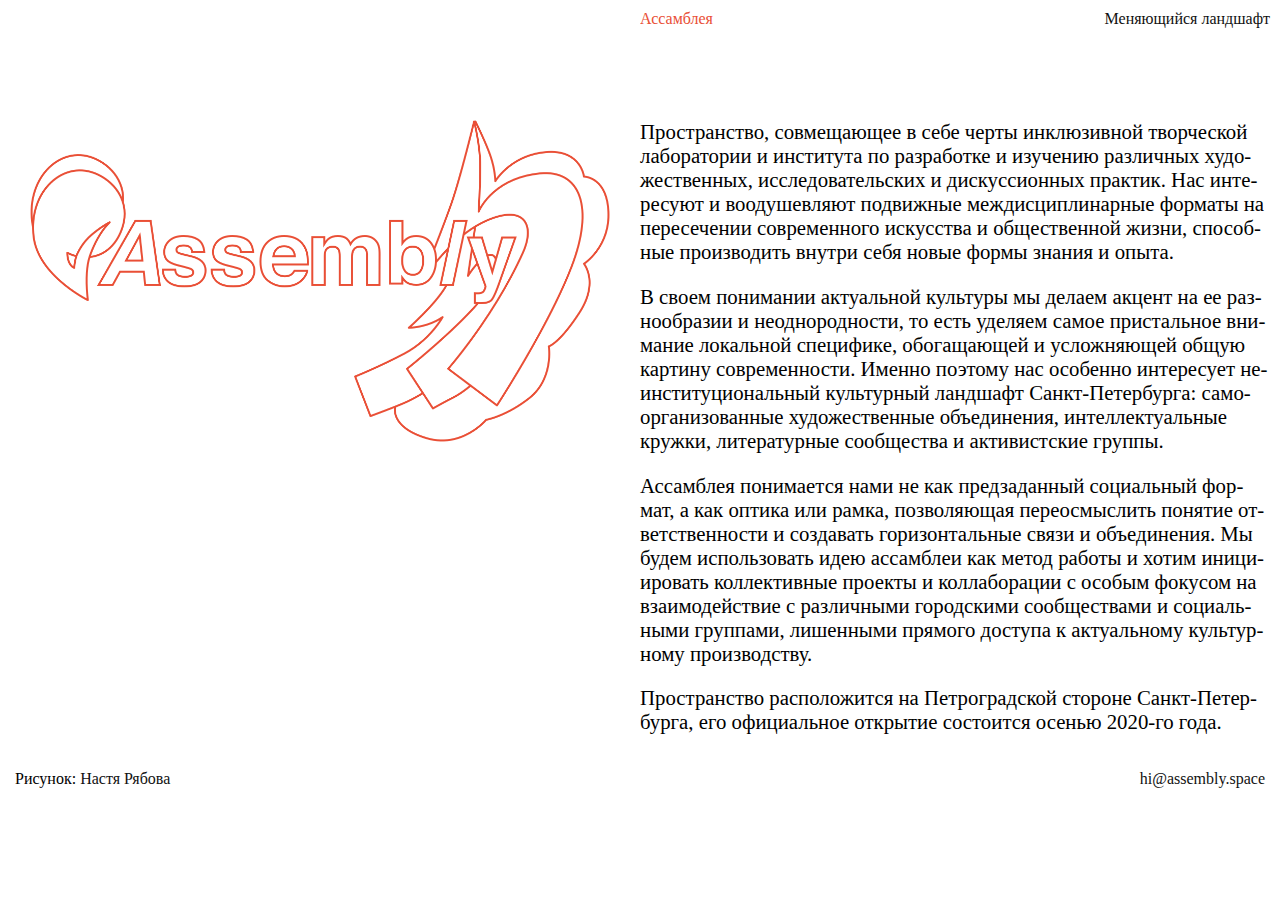
==== index.html @ a58f7cdd "design" ====
<html lang="ru">
<head>
  <title>Ассамблея</title>
  <meta name="description" content="Пространство, совмещающее в себе черты инклюзивной творческой лаборатории и института по разработке и изучению различных художественных, исследовательских и дискуссионных практик.">
  <meta property="og:title" content="Ассамблея">
  <meta property="og:url" content="https://assembly.space/">
  <meta property="og:image" content="/social.png">
  <meta property="og:image:width" content="809">
  <meta property="og:image:height" content="509">
  <meta property="og:description" content="Пространство, совмещающее в себе черты инклюзивной творческой лаборатории и института по разработке и изучению различных художественных, исследовательских и дискуссионных практик.">
  <meta name="twitter:title" content="Ассамблея">
  <meta name="twitter:url" content="https://assembly.space/">
  <meta name="twitter:image" content="/social.png">
  <meta name="twitter:image:width" content="809">
  <meta name="twitter:image:height" content="509">
  <meta name="twitter:description" content="Пространство, совмещающее в себе черты инклюзивной творческой лаборатории и института по разработке и изучению различных художественных, исследовательских и дискуссионных практик.">
  <link rel="image_src" href="/logo.png">
  <link rel="canonical" href="https://assembly.space/"><meta name="csrf-param" content="authenticity_token">
  <meta http-equiv="Content-Type" content="text/html;charset=UTF-8">
  <meta content="width=device-width, initial-scale=1.0, user-scalable=0, minimum-scale=1.0, maximum-scale=1.0" name="viewport">
  <meta http-equiv="X-UA-Compatible" content="IE=edge">
  <link rel="shortcut icon" href="/fav.ico">
  <meta name="twitter:card" content="summary_large_image">
  <meta name="twitter:site" content="@orpk">
  <meta property="og:type" content="website">
  <meta property="og:site_name" content="Ассамблея">
  <meta property="og:locale" content="ru_RU">
  <meta name="referrer" content="origin">
  <link rel="stylesheet" media="all" href="/index.css">
</head>
<body>
  <div class="layout">
    <div class="logo">
      <a href="/"><img src="/logo.png"/></a>
    </div>
    <nav class="menu">
      <span>Ассамблея</span>
      <a href="/landscape">Меняющийся ландшафт</a>
    </nav>
    <div class="content">
      <p>Пространство, совмещающее в себе черты инклюзивной творческой лаборатории и института по разработке и изучению различных художественных, исследовательских и дискуссионных практик. Нас интересуют и воодушевляют подвижные междисциплинарные форматы на пересечении современного искусства и общественной жизни, способные производить внутри себя новые формы знания и опыта.</p>
      <p>В своем понимании актуальной культуры мы делаем акцент на ее разнообразии и неоднородности, то есть уделяем самое пристальное внимание локальной специфике, обогащающей и усложняющей общую картину современности. Именно поэтому нас особенно интересует неинституциональный культурный ландшафт Санкт-Петербурга: самоорганизованные художественные объединения, интеллектуальные кружки, литературные сообщества и активистские группы.</p>
      <p>Ассамблея понимается нами не как предзаданный социальный формат, а как оптика или рамка, позволяющая переосмыслить понятие ответственности и создавать горизонтальные связи и объединения. Мы будем использовать идею ассамблеи как метод работы и хотим инициировать коллективные проекты и коллаборации c особым фокусом на взаимодействие с различными городскими сообществами и социальными группами, лишенными прямого доступа к актуальному культурному производству.</p>
      <p>Пространство расположится на Петроградской стороне Санкт-Петербурга, его официальное открытие состоится осенью 2020-го года.</p>
    </div>
  </div>
  <footer>
    <span>Рисунок: <a href="http://nastyaryabova.com" target="_blank">Настя Рябова</a></span>
    <a href="mailto:hi@assembly.space">hi@assembly.space</a>
  </footer>
</body>
---- index.css ----
* {
  box-sizing: border-box;
}

html, body {
  width: 100%;
  margin: 0;
  padding: 0;
  font-size: 16px;
}

body {
	display: -webkit-box;
  display: -ms-flexbox;
  display: flex;
  -webkit-box-orient: vertical;
  -webkit-box-direction: normal;
  -ms-flex-direction: column;
  flex-direction: column;

	text-rendering: optimizeLegibility;
  -webkit-overflow-scrolling: touch;
  -webkit-font-smoothing: antialiased;
}

a {
  color: #111;
  text-decoration: none;
}

a:hover, a:active, a:focus {
  outline: 0;
}

p {
	-webkit-hyphens: auto;
  -ms-hyphens: auto;
  hyphens: auto;
}

p a {
	text-decoration: underline;
}

.event-link {
	margin-top: 2rem;
	text-align: center;
}

img {
	display: block;
	width: 100%;
}

.layout {
	padding: 10px;
	width: 100%;
}

.content {
	font-size: 1.3rem;
}

.logo {
	margin: auto;
	margin-bottom: 80px;
	margin-top: 90px;
}

.menu {
	display: -webkit-box;
  display: -ms-flexbox;
  display: flex;
  -ms-flex-wrap: wrap;
  flex-wrap: wrap;
  -webkit-flex-wrap: wrap;
  -ms-flex-pack: distribute;
  justify-content: space-between;

  position: fixed;
	top: 0; left: 0; right: 0;

	background: white;
  width: 100%;
	margin-bottom: 40px;
}

.menu span {
	color: #E94F36;
}

a:hover {
	color: #E94F36;
}

.menu a,
.menu span {
	padding: 10px;
}

p {
	margin-top: 0;
}

footer {
	display: -webkit-box;
  display: -ms-flexbox;
  display: flex;
  -ms-flex-wrap: wrap;
  flex-wrap: wrap;
  -webkit-flex-wrap: wrap;
  -ms-flex-pack: distribute;
  justify-content: space-between;

	padding: 10px;
}

footer > span,
footer > a {
	width: 100%;
	text-align: center;
	padding: 5px;
}

footer a {
	order: 1;
}

footer span {
	order: 2;
	padding-bottom: 0;
}

.events {
	margin-top: 80px;
	margin-bottom: 80px;
}

.event {
	padding: 1rem;
	border: 1px solid #111;
	margin-bottom: 1rem;
}

.event-title {
	text-align: center;
}

.event-date {
	text-align: center;
	margin-bottom: 2rem;
}

.event p:last-child {
	margin-bottom: 0;
}


@media only screen and (min-width: 800px) {
	.layout {
	  -webkit-box-flex: 1;
    -ms-flex: 1 0 auto;
    flex: 1 0 auto;
	}

	.menu {
		left: 50%;
		width: 50%;
		padding-right: 10px;
	}

	.menu a,
	.menu span {
		padding: 10px 0;
	}

	.content {
		padding-left: 50%;
		padding-top: 120px;
	}

	footer > span,
	footer > a {
		text-align: center;
		width: auto;
	}

	footer {
		flex-shrink: 0;
	}

	footer a {
		order: 2;
	}

	footer span {
		order: 1;
	}

	.logo {
		position: fixed;
		top: 120px;
		margin: 0;
		left: 0; width: 50%;
		padding: 0 30px;
	}

	.logo img {
		margin: auto;
		max-width: 600px;
	}

	p {
		padding-right: 10px;
	}

	.layout {
		padding: 0;
	}

	.events {
		margin-bottom: 120px;
		padding-right: 10px;
	}

	.event {
		margin-bottom: 1.5rem;
	}
}
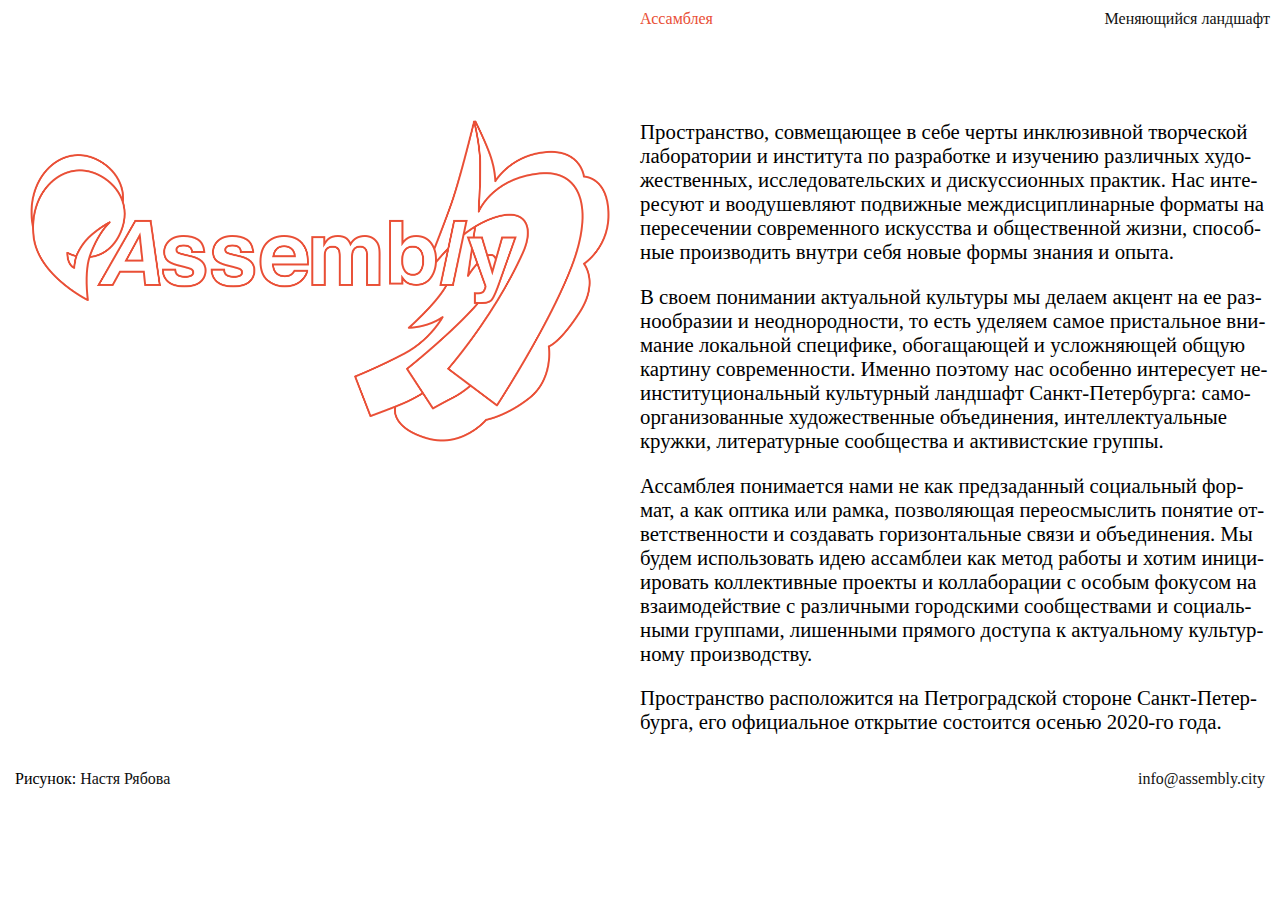
==== commit 805b28eb: "das" ====
--- a/index.html
+++ b/index.html
@@ -46,6 +46,6 @@
   </div>
   <footer>
     <span>Рисунок: <a href="http://nastyaryabova.com" target="_blank">Настя Рябова</a></span>
-    <a href="mailto:hi@assembly.space">hi@assembly.space</a>
+    <a href="mailto:info@assembly.city">info@assembly.city</a>
   </footer>
 </body>
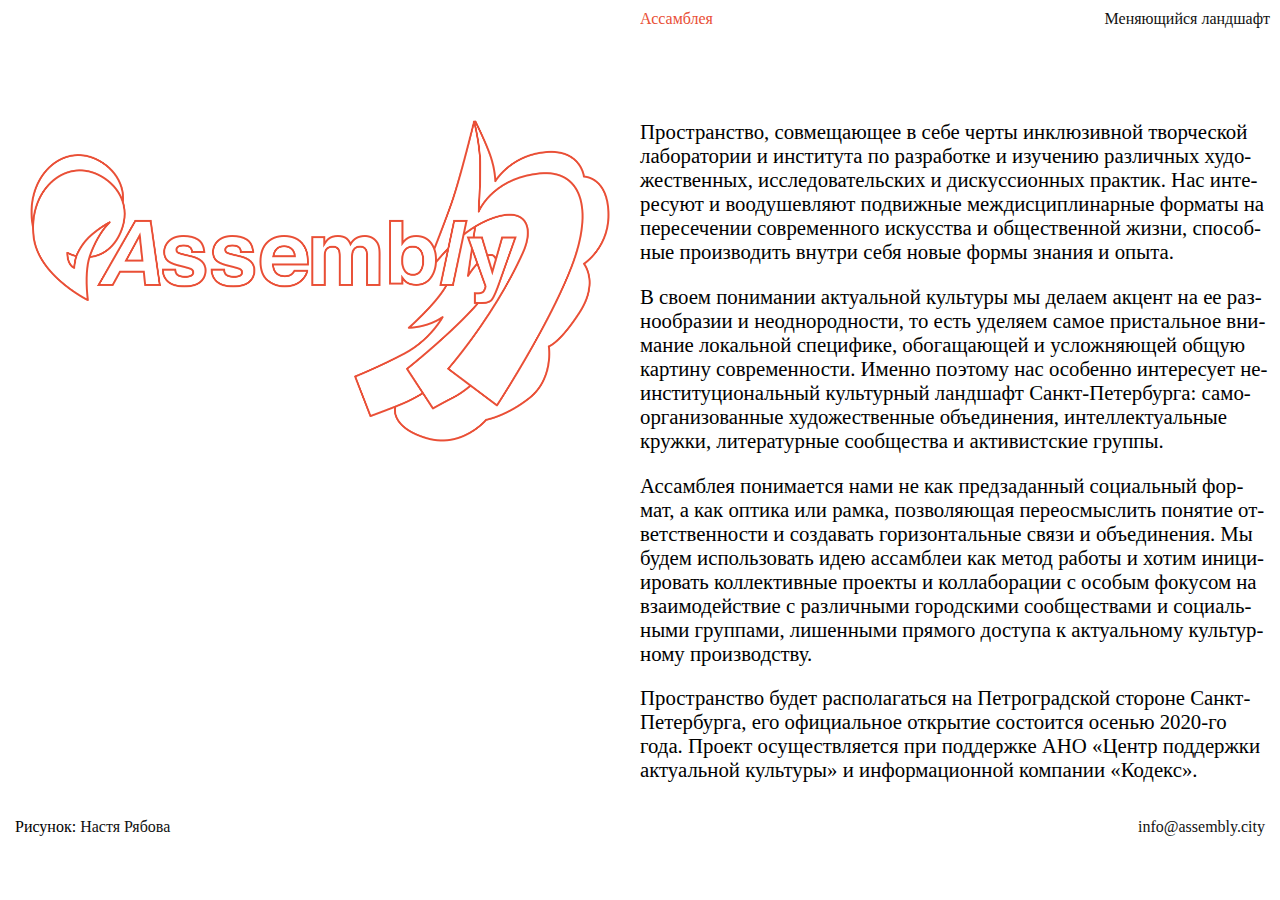
==== commit 806095c3: "d" ====
--- a/index.html
+++ b/index.html
@@ -41,7 +41,7 @@
       <p>Пространство, совмещающее в себе черты инклюзивной творческой лаборатории и института по разработке и изучению различных художественных, исследовательских и дискуссионных практик. Нас интересуют и воодушевляют подвижные междисциплинарные форматы на пересечении современного искусства и общественной жизни, способные производить внутри себя новые формы знания и опыта.</p>
       <p>В своем понимании актуальной культуры мы делаем акцент на ее разнообразии и неоднородности, то есть уделяем самое пристальное внимание локальной специфике, обогащающей и усложняющей общую картину современности. Именно поэтому нас особенно интересует неинституциональный культурный ландшафт Санкт-Петербурга: самоорганизованные художественные объединения, интеллектуальные кружки, литературные сообщества и активистские группы.</p>
       <p>Ассамблея понимается нами не как предзаданный социальный формат, а как оптика или рамка, позволяющая переосмыслить понятие ответственности и создавать горизонтальные связи и объединения. Мы будем использовать идею ассамблеи как метод работы и хотим инициировать коллективные проекты и коллаборации c особым фокусом на взаимодействие с различными городскими сообществами и социальными группами, лишенными прямого доступа к актуальному культурному производству.</p>
-      <p>Пространство расположится на Петроградской стороне Санкт-Петербурга, его официальное открытие состоится осенью 2020-го года.</p>
+      <p>Пространство будет располагаться на Петроградской стороне Санкт-Петербурга, его официальное открытие состоится осенью 2020-го года. Проект осуществляется при поддержке АНО «Центр поддержки актуальной культуры» и информационной компании «Кодекс».</p>
     </div>
   </div>
   <footer>
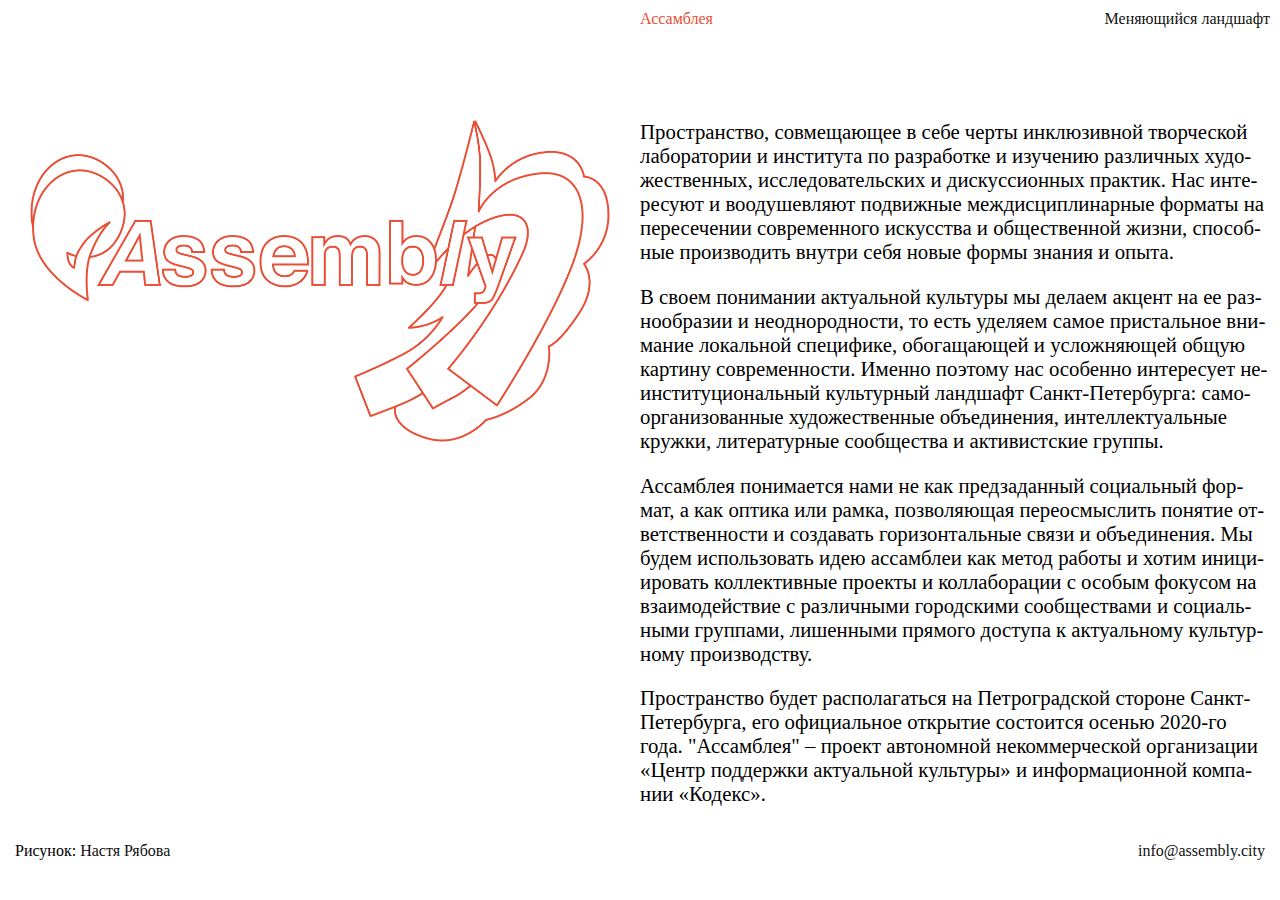
==== commit e8cf5ef2: "Update index.html" ====
--- a/index.html
+++ b/index.html
@@ -41,7 +41,7 @@
       <p>Пространство, совмещающее в себе черты инклюзивной творческой лаборатории и института по разработке и изучению различных художественных, исследовательских и дискуссионных практик. Нас интересуют и воодушевляют подвижные междисциплинарные форматы на пересечении современного искусства и общественной жизни, способные производить внутри себя новые формы знания и опыта.</p>
       <p>В своем понимании актуальной культуры мы делаем акцент на ее разнообразии и неоднородности, то есть уделяем самое пристальное внимание локальной специфике, обогащающей и усложняющей общую картину современности. Именно поэтому нас особенно интересует неинституциональный культурный ландшафт Санкт-Петербурга: самоорганизованные художественные объединения, интеллектуальные кружки, литературные сообщества и активистские группы.</p>
       <p>Ассамблея понимается нами не как предзаданный социальный формат, а как оптика или рамка, позволяющая переосмыслить понятие ответственности и создавать горизонтальные связи и объединения. Мы будем использовать идею ассамблеи как метод работы и хотим инициировать коллективные проекты и коллаборации c особым фокусом на взаимодействие с различными городскими сообществами и социальными группами, лишенными прямого доступа к актуальному культурному производству.</p>
-      <p>Пространство будет располагаться на Петроградской стороне Санкт-Петербурга, его официальное открытие состоится осенью 2020-го года. Проект осуществляется при поддержке АНО «Центр поддержки актуальной культуры» и информационной компании «Кодекс».</p>
+      <p>Пространство будет располагаться на Петроградской стороне Санкт-Петербурга, его официальное открытие состоится осенью 2020-го года. "Ассамблея" – проект автономной некоммерческой организации «Центр поддержки актуальной культуры» и информационной компании «Кодекс».</p>
     </div>
   </div>
   <footer>
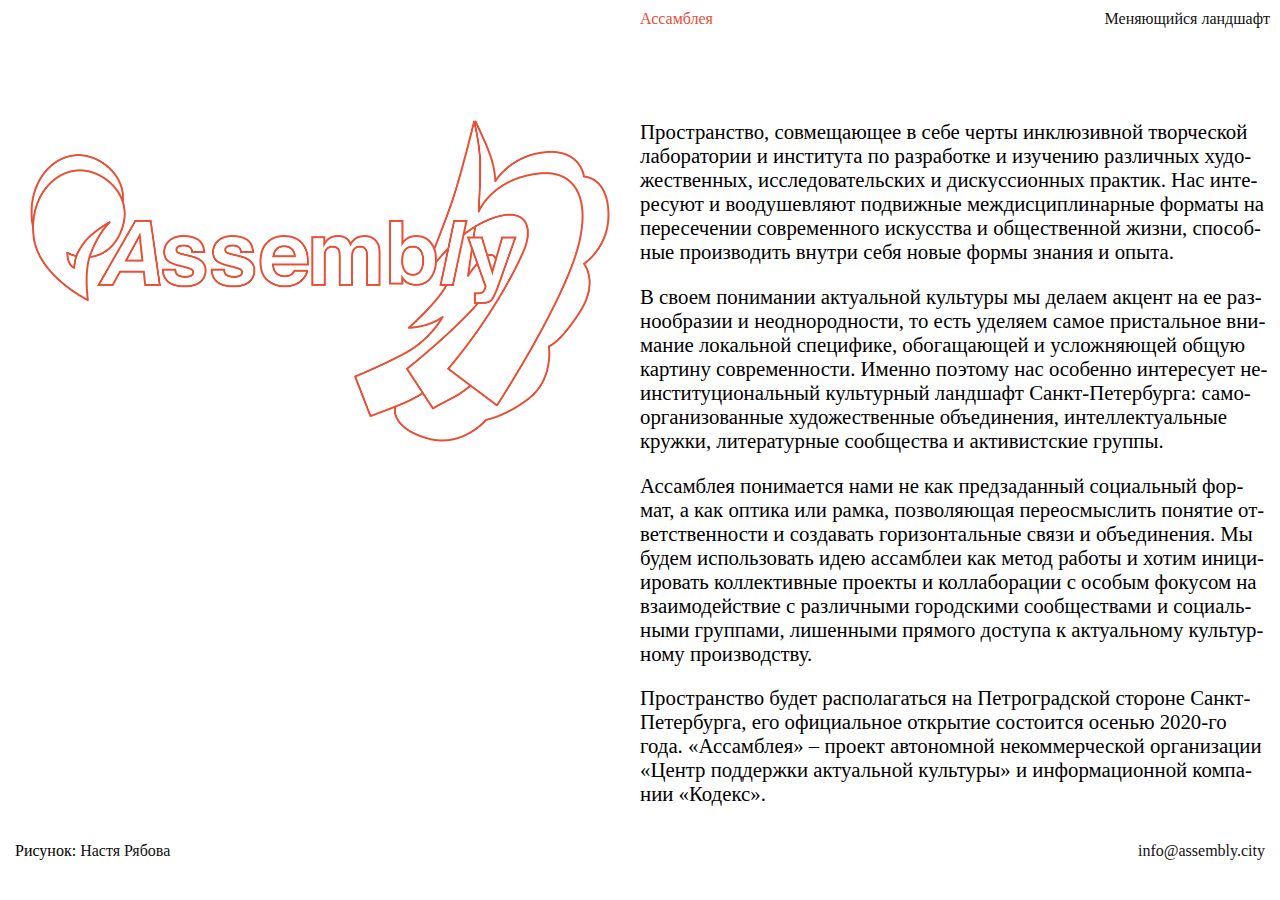
==== commit 264aab57: "ыфвф" ====
--- a/index.html
+++ b/index.html
@@ -41,7 +41,7 @@
       <p>Пространство, совмещающее в себе черты инклюзивной творческой лаборатории и института по разработке и изучению различных художественных, исследовательских и дискуссионных практик. Нас интересуют и воодушевляют подвижные междисциплинарные форматы на пересечении современного искусства и общественной жизни, способные производить внутри себя новые формы знания и опыта.</p>
       <p>В своем понимании актуальной культуры мы делаем акцент на ее разнообразии и неоднородности, то есть уделяем самое пристальное внимание локальной специфике, обогащающей и усложняющей общую картину современности. Именно поэтому нас особенно интересует неинституциональный культурный ландшафт Санкт-Петербурга: самоорганизованные художественные объединения, интеллектуальные кружки, литературные сообщества и активистские группы.</p>
       <p>Ассамблея понимается нами не как предзаданный социальный формат, а как оптика или рамка, позволяющая переосмыслить понятие ответственности и создавать горизонтальные связи и объединения. Мы будем использовать идею ассамблеи как метод работы и хотим инициировать коллективные проекты и коллаборации c особым фокусом на взаимодействие с различными городскими сообществами и социальными группами, лишенными прямого доступа к актуальному культурному производству.</p>
-      <p>Пространство будет располагаться на Петроградской стороне Санкт-Петербурга, его официальное открытие состоится осенью 2020-го года. "Ассамблея" – проект автономной некоммерческой организации «Центр поддержки актуальной культуры» и информационной компании «Кодекс».</p>
+      <p>Пространство будет располагаться на Петроградской стороне Санкт-Петербурга, его официальное открытие состоится осенью 2020-го года. «Ассамблея» – проект автономной некоммерческой организации «Центр поддержки актуальной культуры» и информационной компании «Кодекс».</p>
     </div>
   </div>
   <footer>
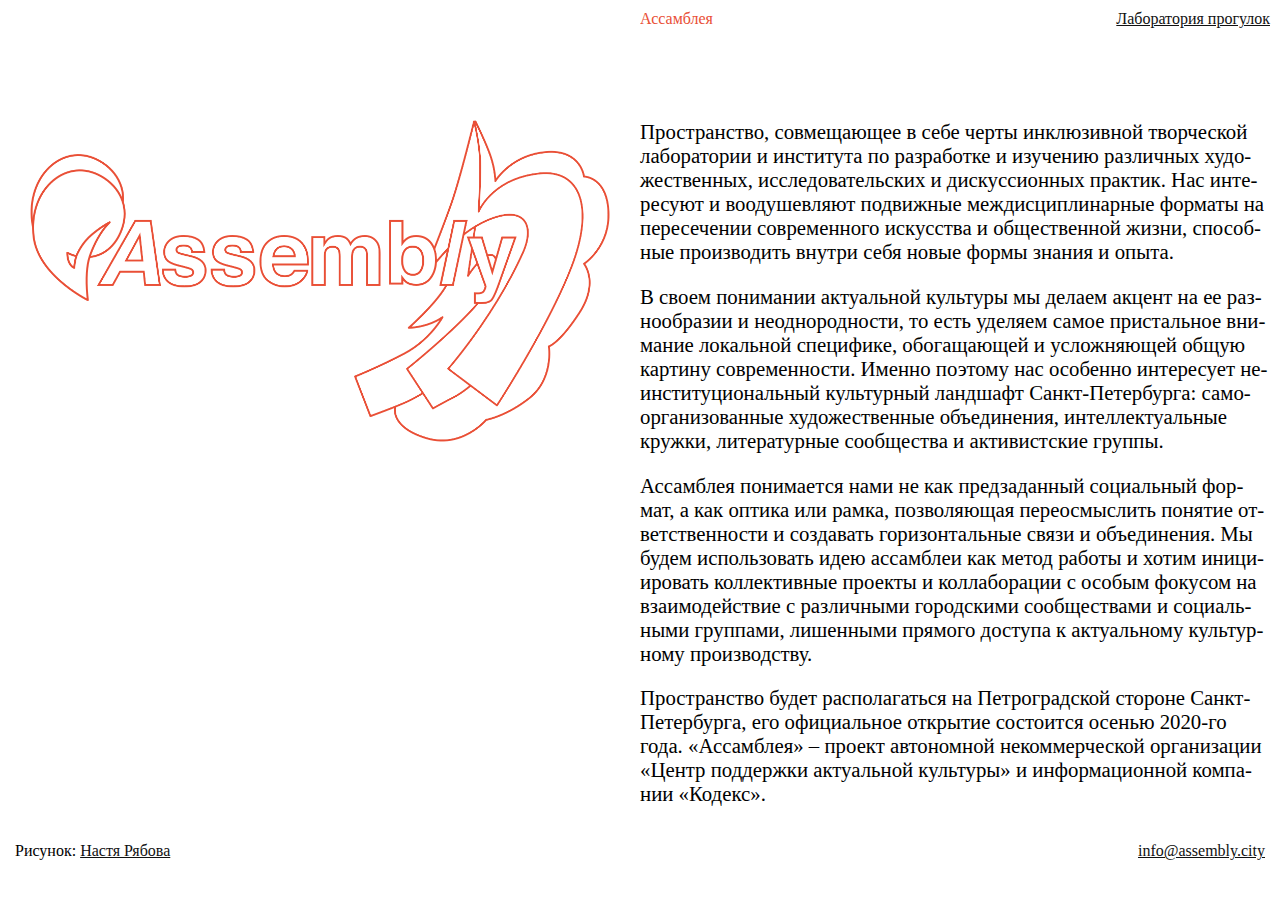
==== commit e6fd030c: "ggg" ====
--- a/index.html
+++ b/index.html
@@ -3,19 +3,19 @@
   <title>Ассамблея</title>
   <meta name="description" content="Пространство, совмещающее в себе черты инклюзивной творческой лаборатории и института по разработке и изучению различных художественных, исследовательских и дискуссионных практик.">
   <meta property="og:title" content="Ассамблея">
-  <meta property="og:url" content="https://assembly.space/">
+  <meta property="og:url" content="https://assembly.city/">
   <meta property="og:image" content="/social.png">
   <meta property="og:image:width" content="809">
   <meta property="og:image:height" content="509">
   <meta property="og:description" content="Пространство, совмещающее в себе черты инклюзивной творческой лаборатории и института по разработке и изучению различных художественных, исследовательских и дискуссионных практик.">
   <meta name="twitter:title" content="Ассамблея">
-  <meta name="twitter:url" content="https://assembly.space/">
+  <meta name="twitter:url" content="https://assembly.city/">
   <meta name="twitter:image" content="/social.png">
   <meta name="twitter:image:width" content="809">
   <meta name="twitter:image:height" content="509">
   <meta name="twitter:description" content="Пространство, совмещающее в себе черты инклюзивной творческой лаборатории и института по разработке и изучению различных художественных, исследовательских и дискуссионных практик.">
   <link rel="image_src" href="/logo.png">
-  <link rel="canonical" href="https://assembly.space/"><meta name="csrf-param" content="authenticity_token">
+  <link rel="canonical" href="https://assembly.city/"><meta name="csrf-param" content="authenticity_token">
   <meta http-equiv="Content-Type" content="text/html;charset=UTF-8">
   <meta content="width=device-width, initial-scale=1.0, user-scalable=0, minimum-scale=1.0, maximum-scale=1.0" name="viewport">
   <meta http-equiv="X-UA-Compatible" content="IE=edge">
@@ -35,7 +35,7 @@
     </div>
     <nav class="menu">
       <span>Ассамблея</span>
-      <a href="/landscape">Меняющийся ландшафт</a>
+      <a href="/programme">Лаборатория прогулок</a>
     </nav>
     <div class="content">
       <p>Пространство, совмещающее в себе черты инклюзивной творческой лаборатории и института по разработке и изучению различных художественных, исследовательских и дискуссионных практик. Нас интересуют и воодушевляют подвижные междисциплинарные форматы на пересечении современного искусства и общественной жизни, способные производить внутри себя новые формы знания и опыта.</p>
--- a/index.css
+++ b/index.css
@@ -25,7 +25,6 @@
 
 a {
   color: #111;
-  text-decoration: none;
 }
 
 a:hover, a:active, a:focus {
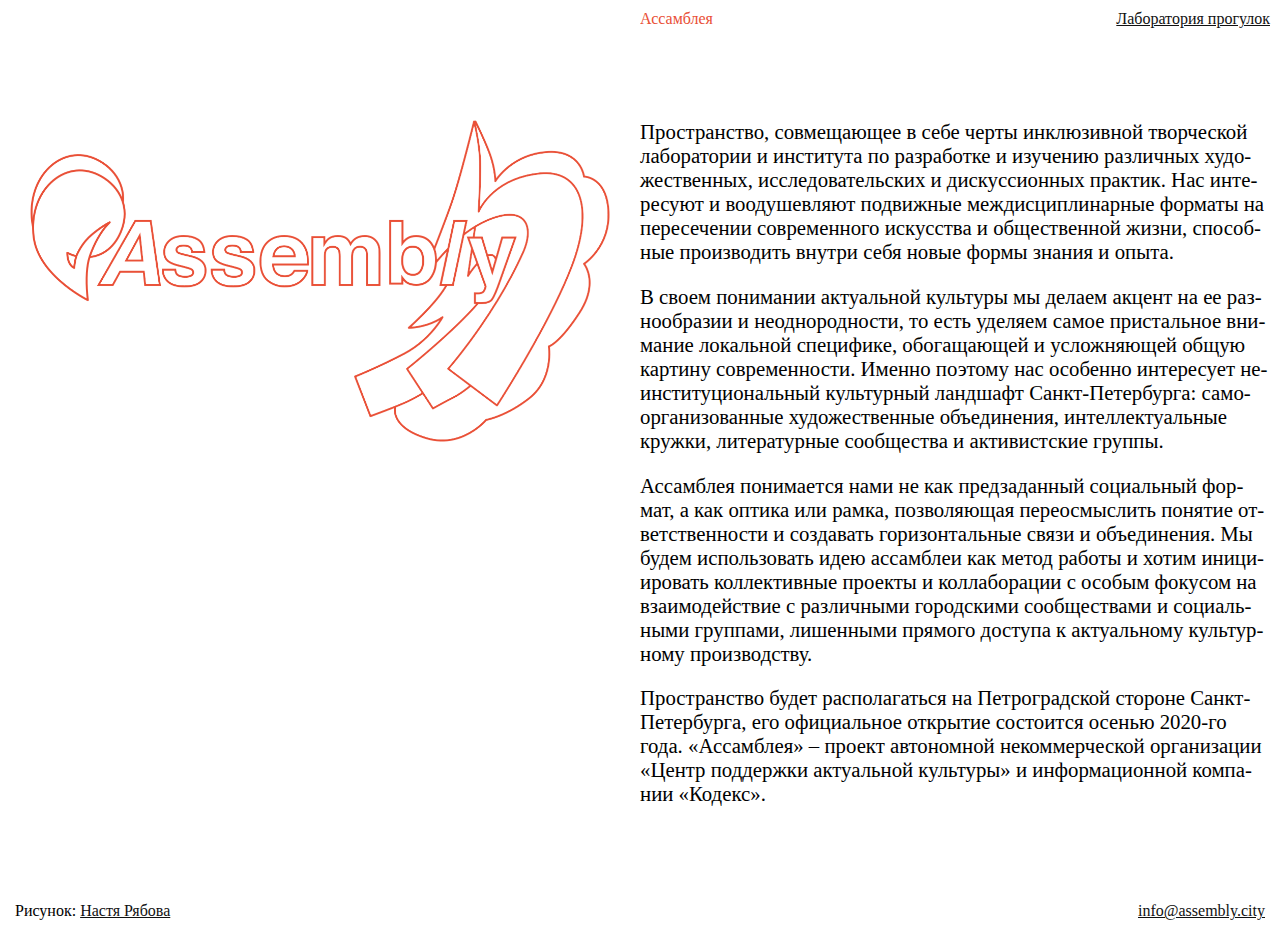
==== commit 9fe5a776: "meta" ====
--- a/index.html
+++ b/index.html
@@ -14,7 +14,7 @@
   <meta name="twitter:image:width" content="809">
   <meta name="twitter:image:height" content="509">
   <meta name="twitter:description" content="Пространство, совмещающее в себе черты инклюзивной творческой лаборатории и института по разработке и изучению различных художественных, исследовательских и дискуссионных практик.">
-  <link rel="image_src" href="/logo.png">
+  <link rel="image_src" href="/social.png">
   <link rel="canonical" href="https://assembly.city/"><meta name="csrf-param" content="authenticity_token">
   <meta http-equiv="Content-Type" content="text/html;charset=UTF-8">
   <meta content="width=device-width, initial-scale=1.0, user-scalable=0, minimum-scale=1.0, maximum-scale=1.0" name="viewport">
--- a/index.css
+++ b/index.css
@@ -112,6 +112,7 @@
   justify-content: space-between;
 
 	padding: 10px;
+	margin-top: 60px;
 }
 
 footer > span,
